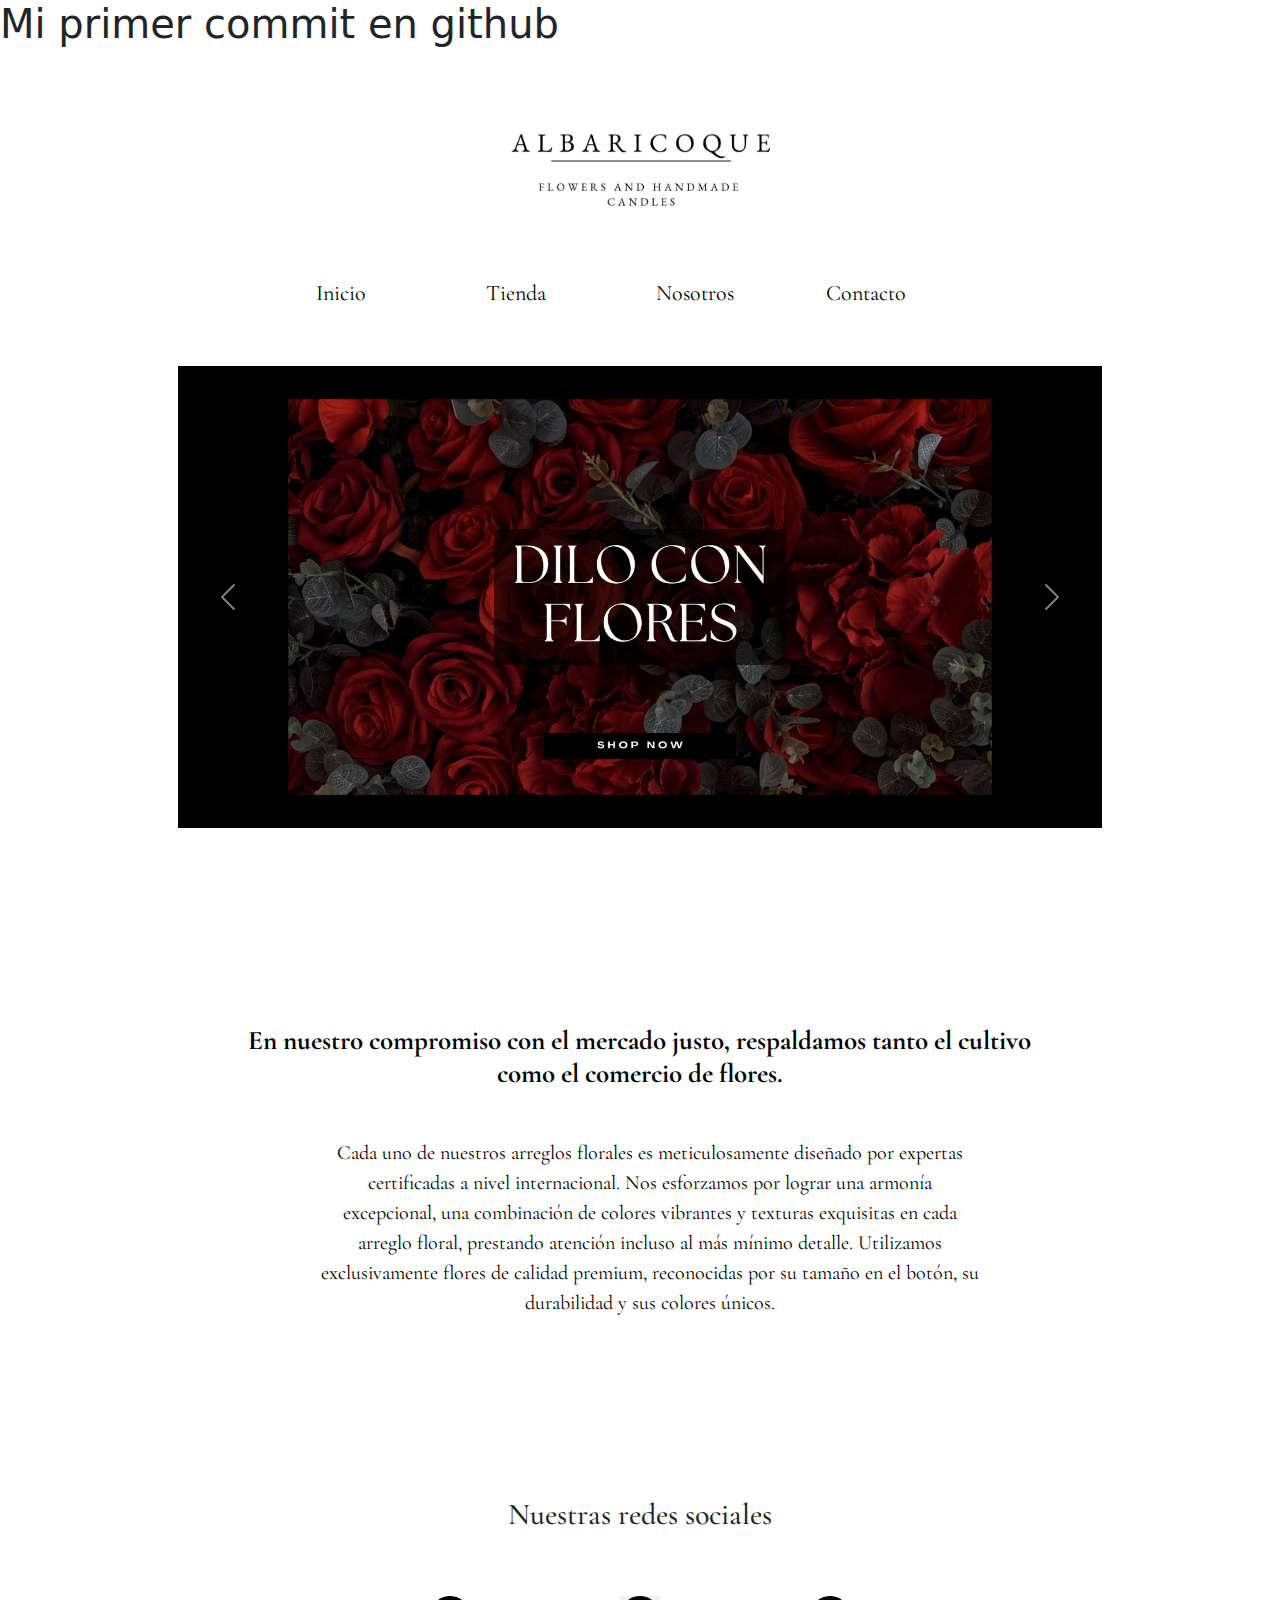
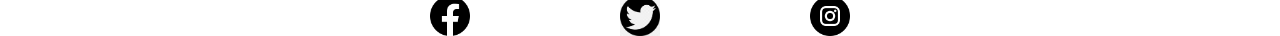
==== index.html @ a0aa9478 "Add files via upload" ====
<!DOCTYPE html>
<html lang="en">

<head>
  <meta charset="UTF-8">
  <meta name="viewport" content="width=device-width, initial-scale=1.0">
  <link rel="stylesheet" href="style.css">
  <title>Albaricoque</title>
  <link href="https://cdn.jsdelivr.net/npm/bootstrap@5.3.3/dist/css/bootstrap.min.css" rel="stylesheet"
    integrity="sha384-QWTKZyjpPEjISv5WaRU9OFeRpok6YctnYmDr5pNlyT2bRjXh0JMhjY6hW+ALEwIH" crossorigin="anonymous">
</head>

<body>

  <header>
   <div>
    <h1>Mi primer commit en github</h1>
   </div>
    <a href="index.html">
      <li><img src="./imagenes/logoultimo.jpeg" alt=""></li>
    </a>
   
    <div class="container">
      <div class="menu">
        <ul class="nav justify-content-center">

          <li class="nav-item">
            <a class="nav-link active" href="#">Inicio</a>
          </li>
          <li>
            <a class="nav-link" href="tienda.html">Tienda</a>
          </li>
          <li class="nav-item">
            <a class="nav-link" href="nosotros.html">Nosotros</a>
          </li>
          <li class="nav-item">
            <a class="nav-link" href="#contacto">Contacto</a>
          </li>
        </ul>
      </div>
    </div>


    <div class="carousel">
      <div id="carouselExample" class="carousel slide">
        <div class="carousel-inner">
          <div class="carousel-item active">
            <img src="./imagenes/albaric (2).jpeg" class="d-block w-100" alt="...">
          </div>
          <div class="carousel-item">
            <img src="./imagenes/albaric (1).jpeg" class="d-block w-100" alt="...">
          </div>
          <div class="carousel-item">
            <img src="./imagenes/albaric (3).jpeg" class="d-block w-100" alt="...">
          </div>
        </div>
        <button class="carousel-control-prev" type="button" data-bs-target="#carouselExample" data-bs-slide="prev">
          <span class="carousel-control-prev-icon" aria-hidden="true"></span>
          <span class="visually-hidden">Previous</span>
        </button>
        <button class="carousel-control-next" type="button" data-bs-target="#carouselExample" data-bs-slide="next">
          <span class="carousel-control-next-icon" aria-hidden="true"></span>
          <span class="visually-hidden">Next</span>
        </button>
      </div>
    </div>

    <div class="container">
      <div class="presentacion">
        <h1>En nuestro compromiso con el mercado justo, respaldamos tanto el cultivo como el comercio de flores.</h1>
        <p>Cada uno de nuestros arreglos florales es meticulosamente diseñado por expertas certificadas a nivel
          internacional. Nos esforzamos por lograr una armonía excepcional, una combinación de colores vibrantes y
          texturas exquisitas en cada arreglo floral, prestando atención incluso al más mínimo detalle. Utilizamos
          exclusivamente flores de calidad premium, reconocidas por su tamaño en el botón, su durabilidad y sus colores
          únicos.</p>
      </div>
    </div>

    </div>
    <div id="contacto">
      <div class="container-fluid">
        <div class="nuestras">
          <h1>Nuestras redes sociales</h1>
        </div>
      </div>

    </div>
    <div class="container-fluid">
      <div class="redes">
        <ul>
          <a href="https://facebook.com">
            <li><img src="./imagenes/facebook.png" alt=""></li>
          </a>
          <a href="https://twitter.com">
            <li><img src="./imagenes/twitter.png" alt=""></li>
          </a>
          <a href="https://instagram.com">
            <li><img src="./imagenes/instagram.png" alt=""></li>
          </a>

          </a>
        </ul>
      </div>
    </div>






  </header>
  

</body>
<script src="https://cdn.jsdelivr.net/npm/bootstrap@5.3.3/dist/js/bootstrap.min.js"
  integrity="sha384-0pUGZvbkm6XF6gxjEnlmuGrJXVbNuzT9qBBavbLwCsOGabYfZo0T0to5eqruptLy" crossorigin="anonymous"></script>

</html>
---- style.css ----
@import url('https://fonts.googleapis.com/css2?family=Cormorant+Garamond:ital,wght@0,300;0,400;0,500;0,600;0,700;1,300;1,400;1,500;1,600;1,700&family=Montserrat:ital,wght@0,100..900;1,100..900&display=swap');
header img {
    width: 320px;
    display: block;
    margin: auto;
    flex-direction: row;
    justify-content: space-between;
    background-color:white;
    

}

ul li{
    list-style: none;
    width: 170px;
    font-size: 22px;
    color: black;
}
a{
 color: black;
 font-family: "Cormorant Garamond", serif;
 text-decoration: none;
 
}

.carousel{
    width: 89%;
    align-items: center;
    margin: auto;
    padding: 2%;
}

.presentacion {
    width: 100%;
    display: flex;
    flex-direction: column;
    align-items: center;
}
.presentacion h1 {
    width: 80%;
    text-align: center;
    font-size: 27px;
    font-family: "Cormorant Garamond", serif;
    font-weight:bold;
    padding: 150px 50px 20px 50px;
    color:black
    

}
.presentacion p {
    width: 70%;
    text-align: center;
    padding: 20px 50px 100px 70px;
    font-size: 20px;
    color: black;
    font-family: "Cormorant Garamond", serif;
}


.redes {
    width: 100%;
    display: flex;
    flex-direction: column;
    align-items: center;
  }
  
.redes ul {
    list-style: none;
    padding: 0;
    margin: 0;
    display: flex;
    justify-content: center;
  }
  
.redes ul li {
    margin: 0 10px;
  }
  
.redes ul li img {
    width: 40px; /* Tamaño de las imágenes en dispositivos más grandes */
    height: auto;
  }
  
.nuestras h1 {
    font-family: "Cormorant Garamond", serif;
    font-size: 30px;
    text-align: center;
    margin: 5%;
  }
  
 
  @media screen and (max-width: 768px) {
    .redes ul li img {
      width: 30px; 
    }
  }
  
  @media screen and (max-width: 480px) {
    .redes ul li img {
      width: 25px; 
    }
  }
  
.nav-link  {
  color: black !important }
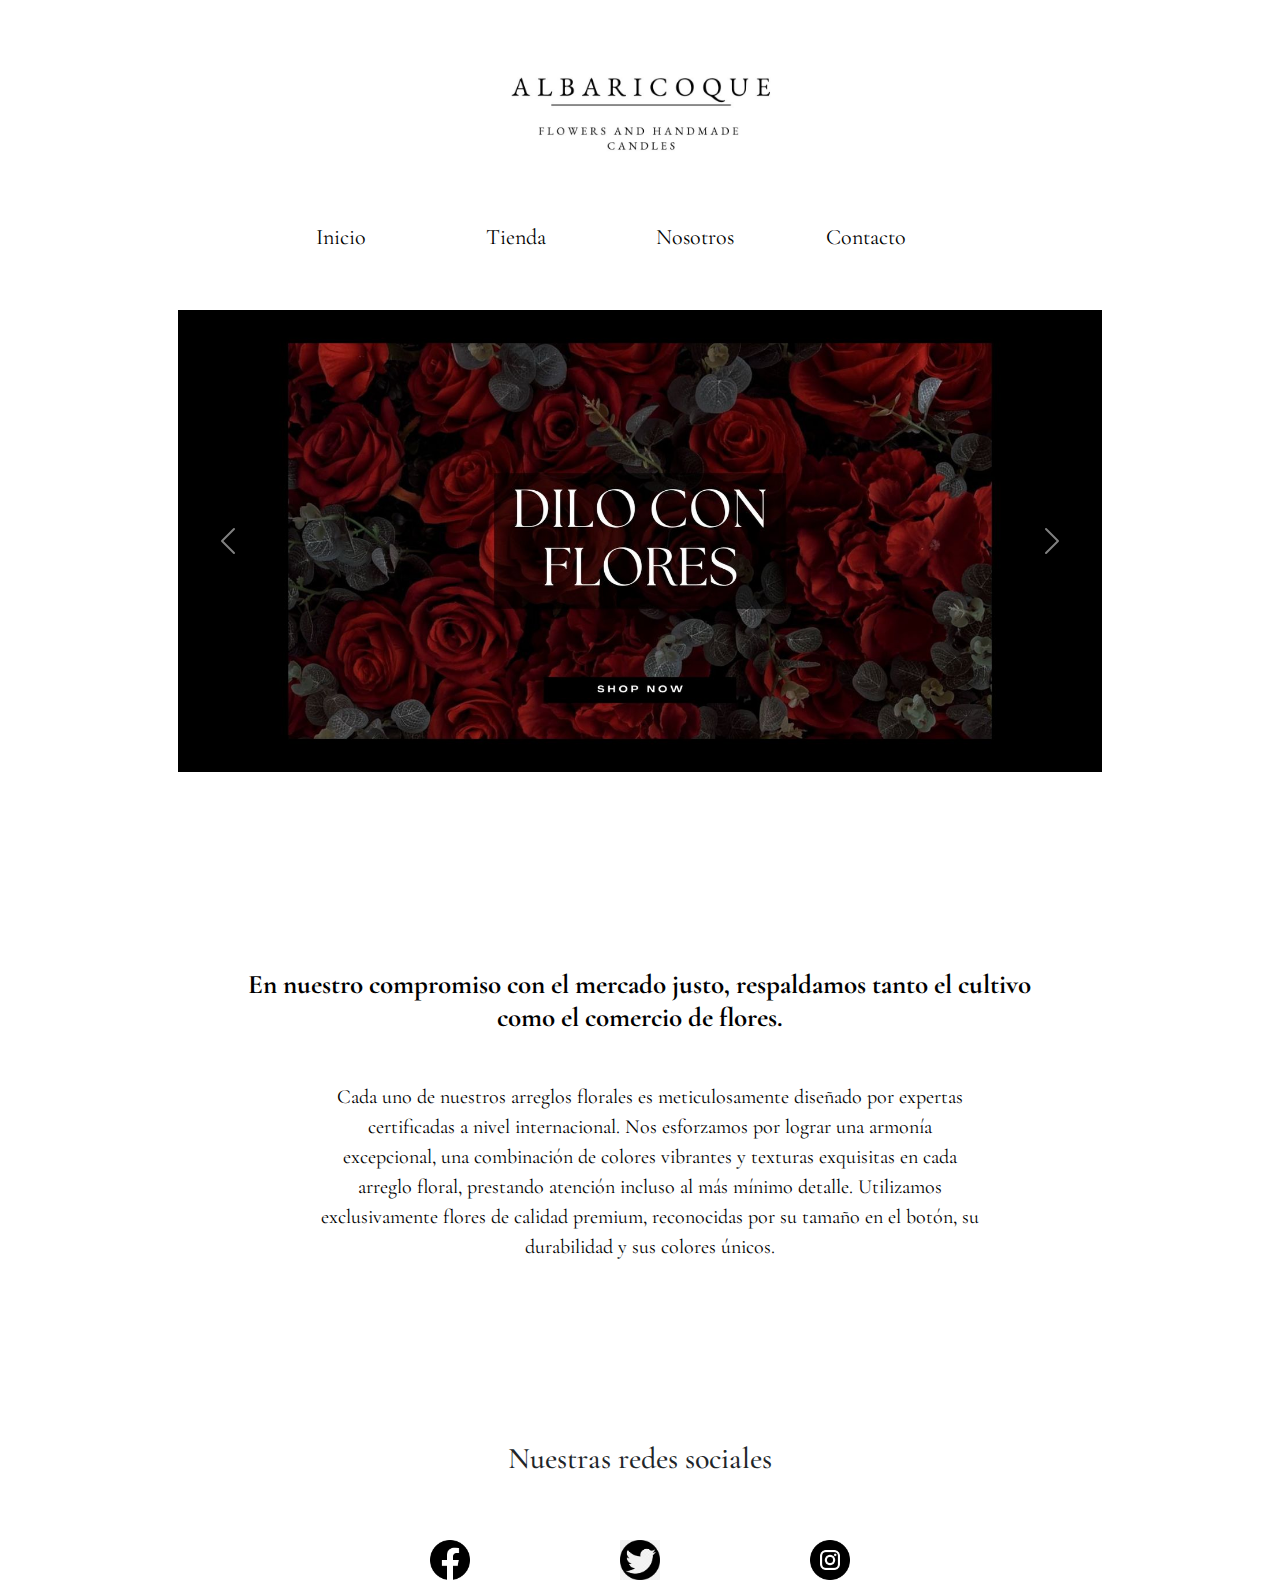
==== commit f685758b: "elimino comentario de github" ====
--- a/index.html
+++ b/index.html
@@ -13,9 +13,6 @@
 <body>
 
   <header>
-   <div>
-    <h1>Mi primer commit en github</h1>
-   </div>
     <a href="index.html">
       <li><img src="./imagenes/logoultimo.jpeg" alt=""></li>
     </a>
